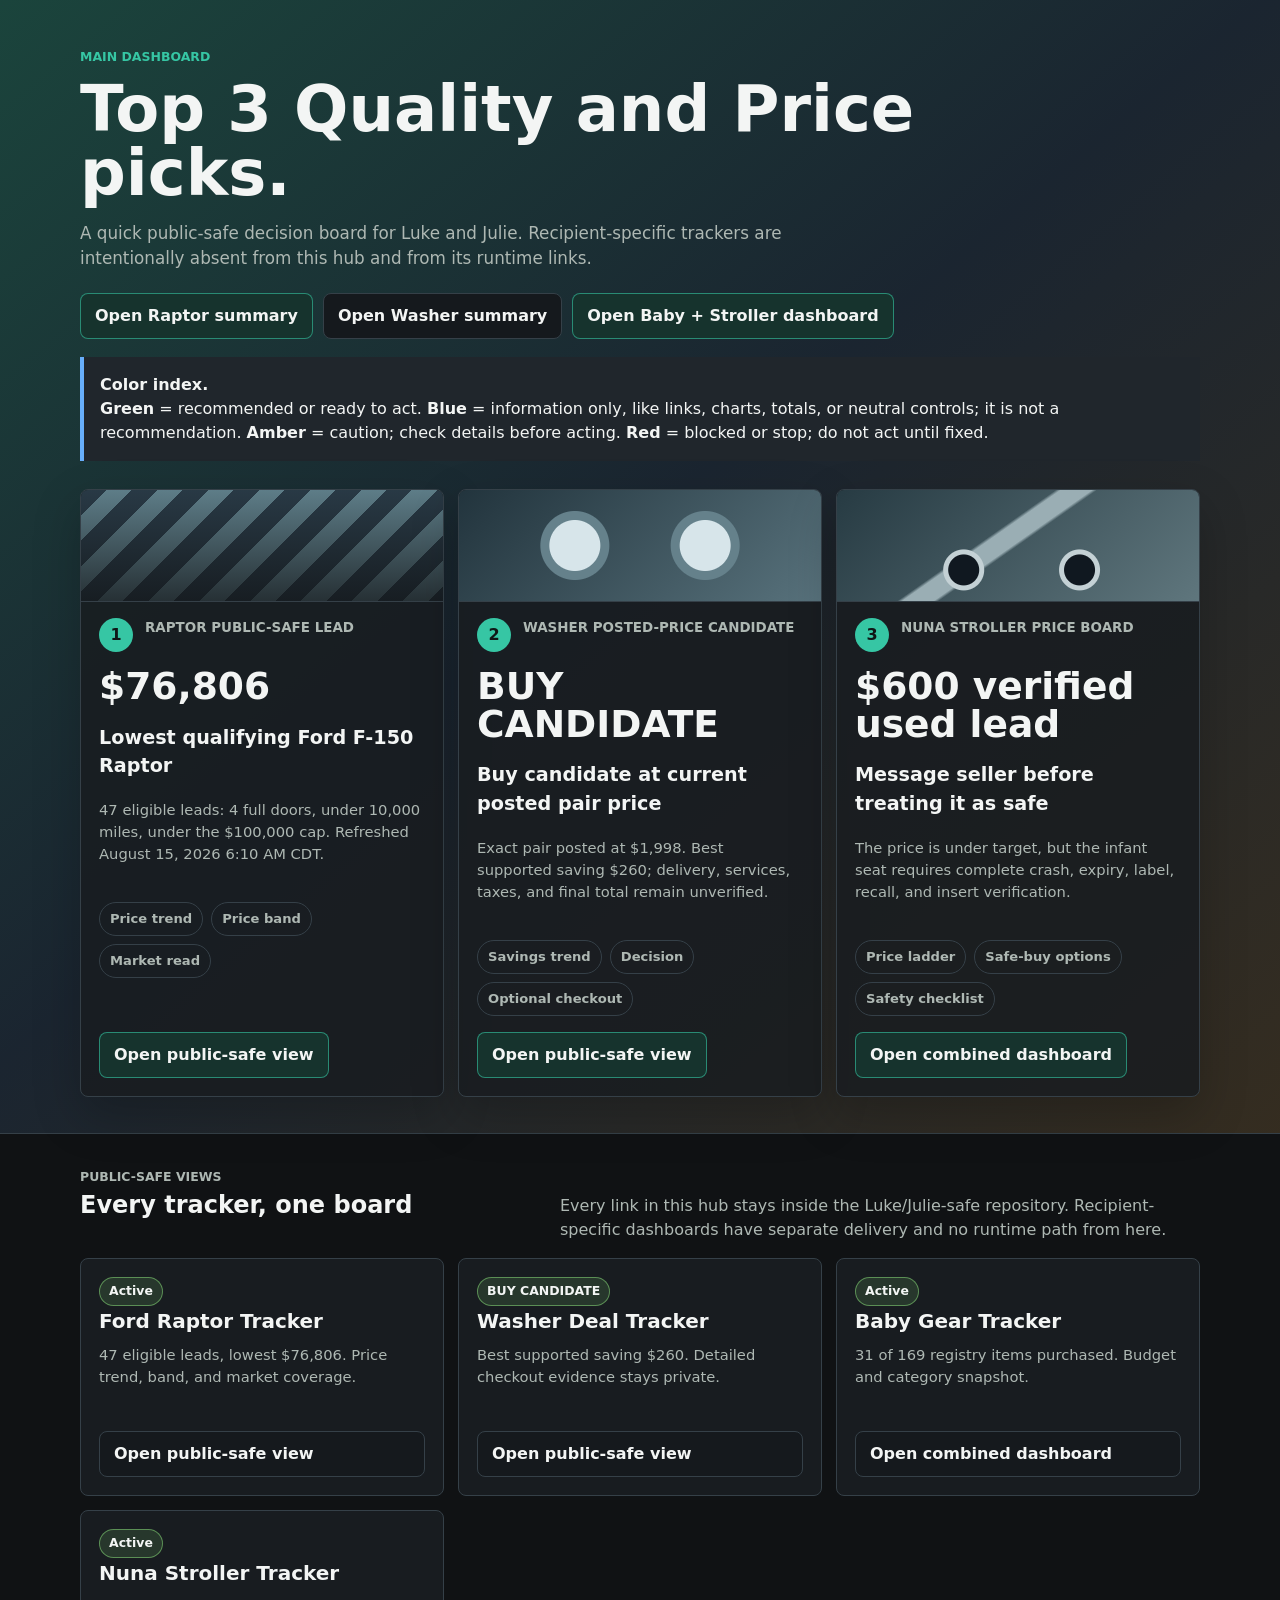
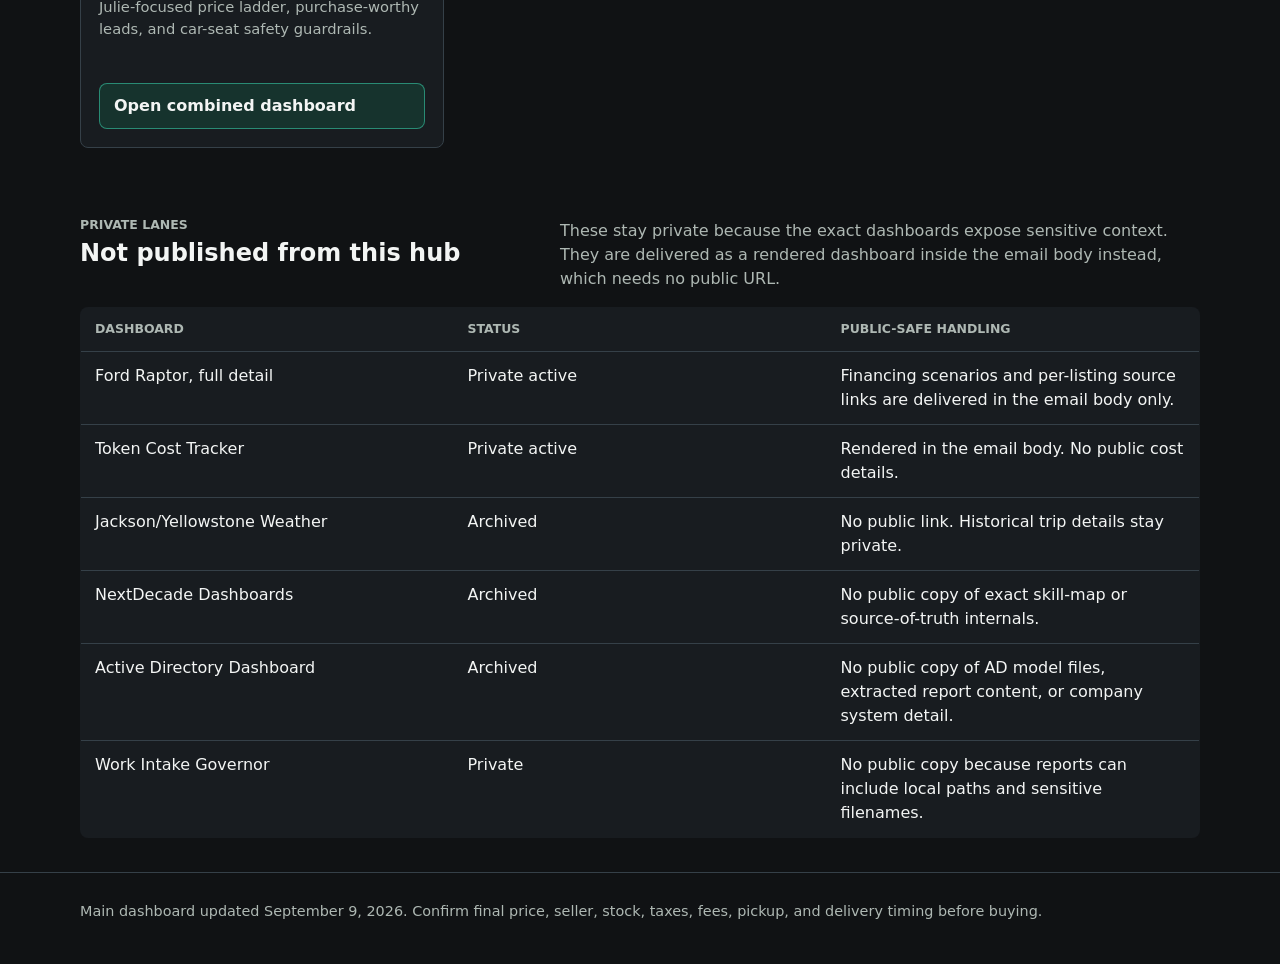
==== index.html @ 4c5d2fd1 "Auto-sync 2026-09-09 04:28 — batch 1, 1 file(s)" ====
<!doctype html>
<html lang="en">
<head>
  <meta charset="utf-8">
  <meta name="viewport" content="width=device-width, initial-scale=1">
  <title>Main Deal Dashboard</title>
  <link rel="stylesheet" href="styles.css">
</head>
<body>
  <header class="hero">
    <div class="wrap">
      <p class="eyebrow">Main dashboard</p>
      <h1>Top 3 Quality and Price picks.</h1>
      <p class="lead">A quick public-safe decision board for Luke and Julie. Recipient-specific trackers are intentionally absent from this hub and from its runtime links.</p>
      <div class="top-actions">
        <a class="button primary" href="dashboards/ford.html">Open Raptor summary</a>
        <a class="button" href="dashboards/washer.html">Open Washer summary</a>
        <a class="button primary" href="dashboards/baby-stroller.html">Open Baby + Stroller dashboard</a>
      </div>
      <div class="callout color-index">
        <strong>Color index.</strong>
        <p><strong>Green</strong> = recommended or ready to act. <strong>Blue</strong> = information only, like links, charts, totals, or neutral controls; it is not a recommendation. <strong>Amber</strong> = caution; check details before acting. <strong>Red</strong> = blocked or stop; do not act until fixed.</p>
      </div>
      <div class="top-picks">
        <article class="pick-card raptor-card">
          <div class="pick-media" aria-hidden="true"></div>
          <div>
            <div class="pick-top">
              <span class="pick-rank">1</span>
              <span class="pick-label">Raptor public-safe lead</span>
            </div>
            <strong class="pick-value">$76,806</strong>
            <h2>Lowest qualifying Ford F-150 Raptor</h2>
            <p class="meta">47 eligible leads: 4 full doors, under 10,000 miles, under the $100,000 cap. Refreshed August 15, 2026 6:10 AM CDT.</p>
            <div class="sub-links">
              <a href="dashboards/ford.html">Price trend</a>
              <a href="dashboards/ford.html">Price band</a>
              <a href="dashboards/ford.html">Market read</a>
            </div>
          </div>
          <a class="button primary" href="dashboards/ford.html">Open public-safe view</a>
        </article>
        <article class="pick-card washer-card">
          <div class="pick-media" aria-hidden="true"></div>
          <div>
            <div class="pick-top">
              <span class="pick-rank">2</span>
              <span class="pick-label">Washer posted-price candidate</span>
            </div>
            <strong class="pick-value">BUY CANDIDATE</strong>
            <h2>Buy candidate at current posted pair price</h2>
            <p class="meta">Exact pair posted at $1,998. Best supported saving $260; delivery, services, taxes, and final total remain unverified.</p>
            <div class="sub-links">
              <a href="dashboards/washer.html">Savings trend</a>
              <a href="dashboards/washer.html">Decision</a>
              <a href="dashboards/washer.html">Optional checkout</a>
            </div>
          </div>
          <a class="button primary" href="dashboards/washer.html">Open public-safe view</a>
        </article>
        <article class="pick-card stroller-card">
          <div class="pick-media" aria-hidden="true"></div>
          <div>
            <div class="pick-top">
              <span class="pick-rank">3</span>
              <span class="pick-label">Nuna stroller price board</span>
            </div>
            <strong class="pick-value">$600 verified used lead</strong>
            <h2>Message seller before treating it as safe</h2>
            <p class="meta">The price is under target, but the infant seat requires complete crash, expiry, label, recall, and insert verification.</p>
            <div class="sub-links">
              <a href="dashboards/baby-stroller.html#stroller-panel">Price ladder</a>
              <a href="dashboards/baby-stroller.html">Safe-buy options</a>
              <a href="dashboards/baby-stroller.html">Safety checklist</a>
            </div>
          </div>
          <a class="button primary" href="dashboards/baby-stroller.html">Open combined dashboard</a>
        </article>
      </div>
    </div>
  </header>

  <main>
    <section class="section">
      <div class="wrap">
        <div class="section-head">
          <div>
            <p class="eyebrow">Public-safe views</p>
            <h2>Every tracker, one board</h2>
          </div>
          <p>Every link in this hub stays inside the Luke/Julie-safe repository. Recipient-specific dashboards have separate delivery and no runtime path from here.</p>
        </div>
        <div class="grid">
          <article class="card">
            <span class="status live">Active</span>
            <div>
              <h3>Ford Raptor Tracker</h3>
              <p class="meta">47 eligible leads, lowest $76,806. Price trend, band, and market coverage.</p>
            </div>
            <a class="button" href="dashboards/ford.html">Open public-safe view</a>
          </article>
          <article class="card">
            <span class="status live">BUY CANDIDATE</span>
            <div>
              <h3>Washer Deal Tracker</h3>
              <p class="meta">Best supported saving $260. Detailed checkout evidence stays private.</p>
            </div>
            <a class="button" href="dashboards/washer.html">Open public-safe view</a>
          </article>
          <article class="card">
            <span class="status live">Active</span>
            <div>
              <h3>Baby Gear Tracker</h3>
              <p class="meta">31 of 169 registry items purchased. Budget and category snapshot.</p>
            </div>
            <a class="button" href="dashboards/baby-stroller.html">Open combined dashboard</a>
          </article>
          <article class="card">
            <span class="status live">Active</span>
            <div>
              <h3>Nuna Stroller Tracker</h3>
              <p class="meta">Julie-focused price ladder, purchase-worthy leads, and car-seat safety guardrails.</p>
            </div>
            <a class="button primary" href="dashboards/baby-stroller.html">Open combined dashboard</a>
          </article>
        </div>
      </div>
    </section>

    <section class="section">
      <div class="wrap">
        <div class="section-head">
          <div>
            <p class="eyebrow">Private lanes</p>
            <h2>Not published from this hub</h2>
          </div>
          <p>These stay private because the exact dashboards expose sensitive context. They are delivered as a rendered dashboard inside the email body instead, which needs no public URL.</p>
        </div>
        <table class="table panel">
          <thead>
            <tr><th>Dashboard</th><th>Status</th><th>Public-safe handling</th></tr>
          </thead>
          <tbody>
            <tr><td>Ford Raptor, full detail</td><td>Private active</td><td>Financing scenarios and per-listing source links are delivered in the email body only.</td></tr>
            <tr><td>Token Cost Tracker</td><td>Private active</td><td>Rendered in the email body. No public cost details.</td></tr>
            <tr><td>Jackson/Yellowstone Weather</td><td>Archived</td><td>No public link. Historical trip details stay private.</td></tr>
            <tr><td>NextDecade Dashboards</td><td>Archived</td><td>No public copy of exact skill-map or source-of-truth internals.</td></tr>
            <tr><td>Active Directory Dashboard</td><td>Archived</td><td>No public copy of AD model files, extracted report content, or company system detail.</td></tr>
            <tr><td>Work Intake Governor</td><td>Private</td><td>No public copy because reports can include local paths and sensitive filenames.</td></tr>
          </tbody>
        </table>
      </div>
    </section>
  </main>

  <footer class="footer">
    <div class="wrap">Main dashboard updated September 9, 2026. Confirm final price, seller, stock, taxes, fees, pickup, and delivery timing before buying.</div>
  </footer>
</body>
</html>
---- styles.css ----
:root {
  color-scheme: dark;
  --bg: #101214;
  --panel: #181c20;
  --panel-2: #20262c;
  --text: #f3f5f4;
  --muted: #aeb8b3;
  --line: #354048;
  --teal: #36c6a4;
  --blue: #67aefb;
  --amber: #f4b860;
  --red: #ef6f6c;
  --green: #86d977;
}

* {
  box-sizing: border-box;
}

body {
  margin: 0;
  background: var(--bg);
  color: var(--text);
  font-family: Inter, ui-sans-serif, system-ui, -apple-system, BlinkMacSystemFont, "Segoe UI", sans-serif;
  line-height: 1.5;
  overflow-x: hidden;
}

a {
  color: inherit;
}

.wrap {
  width: min(1120px, calc(100% - 32px));
  margin: 0 auto;
}

.hero {
  min-height: 68vh;
  display: grid;
  align-items: center;
  padding: 48px 0 36px;
  background:
    linear-gradient(140deg, rgba(54, 198, 164, 0.28), rgba(103, 174, 251, 0.12) 48%, rgba(244, 184, 96, 0.16)),
    linear-gradient(180deg, rgba(16, 18, 20, 0.1), var(--bg));
  border-bottom: 1px solid var(--line);
}

.eyebrow {
  margin: 0 0 10px;
  color: var(--teal);
  font-size: 0.78rem;
  font-weight: 700;
  letter-spacing: 0;
  text-transform: uppercase;
}

h1,
h2,
h3,
p {
  margin-top: 0;
}

h1 {
  max-width: 880px;
  margin-bottom: 16px;
  font-size: clamp(2rem, 5.5vw, 4rem);
  line-height: 1;
  letter-spacing: 0;
  overflow-wrap: anywhere;
}

.lead {
  max-width: 760px;
  color: var(--muted);
  font-size: 1.05rem;
}

.top-actions {
  display: flex;
  flex-wrap: wrap;
  gap: 10px;
  margin-top: 22px;
}

.top-picks {
  display: grid;
  grid-template-columns: repeat(3, minmax(0, 1fr));
  gap: 14px;
  margin-top: 28px;
}

.pick-card {
  display: flex;
  flex-direction: column;
  gap: 16px;
  min-height: 392px;
  padding: 0;
  border: 1px solid var(--line);
  border-radius: 8px;
  background: rgba(24, 28, 32, 0.84);
  box-shadow: 0 18px 48px rgba(0, 0, 0, 0.22);
  overflow: hidden;
}

.pick-card > div:not(.pick-media) {
  display: grid;
  gap: 10px;
  padding: 0 18px;
}

.pick-media {
  min-height: 112px;
  background: var(--pick-image);
  border-bottom: 1px solid var(--line);
}

.raptor-card {
  --pick-image:
    linear-gradient(180deg, rgba(16, 18, 20, 0.02), rgba(16, 18, 20, 0.72)),
    repeating-linear-gradient(135deg, #293a46 0 18px, #5f7f8a 18px 36px);
}

.washer-card {
  --pick-image:
    radial-gradient(circle at 32% 50%, #d7e5ea 0 25px, #65818b 26px 34px, transparent 35px),
    radial-gradient(circle at 68% 50%, #d7e5ea 0 25px, #65818b 26px 34px, transparent 35px),
    linear-gradient(135deg, #22343d, #58727c);
}

.stroller-card {
  --pick-image:
    radial-gradient(circle at 35% 72%, #101820 0 15px, #c4d1d5 16px 20px, transparent 21px),
    radial-gradient(circle at 67% 72%, #101820 0 15px, #c4d1d5 16px 20px, transparent 21px),
    linear-gradient(145deg, transparent 42%, #9aaeb4 43% 49%, transparent 50%),
    linear-gradient(135deg, #273b43, #5f767d);
}

.pick-top {
  display: flex;
  justify-content: flex-start;
  gap: 12px;
  align-items: flex-start;
}

.pick-rank {
  display: inline-flex;
  align-items: center;
  justify-content: center;
  width: 34px;
  height: 34px;
  border-radius: 999px;
  background: var(--teal);
  color: #0f1717;
  font-weight: 900;
}

.pick-label {
  color: var(--muted);
  font-size: 0.84rem;
  font-weight: 800;
  text-transform: uppercase;
  overflow-wrap: anywhere;
}

.pick-card h2 {
  margin-bottom: 8px;
  font-size: 1.2rem;
}

.pick-value {
  display: block;
  margin: 6px 0 8px;
  color: var(--text);
  font-size: clamp(1.8rem, 3.4vw, 2.35rem);
  font-weight: 900;
  line-height: 1;
  overflow-wrap: anywhere;
}

.sub-links {
  display: flex;
  flex-wrap: wrap;
  gap: 8px;
  margin-top: 12px;
}

.sub-links a {
  min-height: 34px;
  display: inline-flex;
  align-items: center;
  padding: 6px 10px;
  border: 1px solid var(--line);
  border-radius: 999px;
  color: var(--muted);
  font-size: 0.82rem;
  font-weight: 800;
  text-decoration: none;
  white-space: nowrap;
}

.pick-card .button {
  width: fit-content;
  margin: auto 18px 18px;
}

.button {
  min-height: 42px;
  display: inline-flex;
  align-items: center;
  gap: 8px;
  padding: 10px 14px;
  border: 1px solid var(--line);
  border-radius: 8px;
  background: #15191d;
  color: var(--text);
  font-weight: 700;
  text-decoration: none;
  white-space: nowrap;
}

.button.primary {
  border-color: rgba(54, 198, 164, 0.6);
  background: #16332d;
}

.section {
  padding: 34px 0;
}

.section-head {
  display: flex;
  align-items: end;
  justify-content: space-between;
  gap: 18px;
  margin-bottom: 16px;
}

.section-head p {
  max-width: 640px;
  margin-bottom: 0;
  color: var(--muted);
}

.grid {
  display: grid;
  grid-template-columns: repeat(3, minmax(0, 1fr));
  gap: 14px;
}

.grid.two {
  grid-template-columns: repeat(2, minmax(0, 1fr));
}

.card,
.panel {
  border: 1px solid var(--line);
  border-radius: 8px;
  background: var(--panel);
  overflow: hidden;
}

.card {
  min-height: 238px;
  display: grid;
  grid-template-rows: auto 1fr auto;
  padding: 18px;
}

.card h3 {
  margin-bottom: 8px;
  font-size: 1.25rem;
}

.status {
  display: inline-flex;
  align-items: center;
  width: fit-content;
  min-height: 28px;
  padding: 4px 9px;
  border: 1px solid var(--line);
  border-radius: 999px;
  color: var(--text);
  font-size: 0.78rem;
  font-weight: 800;
}

.status.live {
  border-color: rgba(134, 217, 119, 0.55);
  background: rgba(134, 217, 119, 0.14);
}

.status.hold {
  border-color: rgba(244, 184, 96, 0.6);
  background: rgba(244, 184, 96, 0.14);
}

.status.private {
  border-color: rgba(239, 111, 108, 0.55);
  background: rgba(239, 111, 108, 0.12);
}

.meta {
  color: var(--muted);
  font-size: 0.92rem;
}

.metric-row {
  display: grid;
  grid-template-columns: repeat(4, minmax(0, 1fr));
  gap: 12px;
}

.metric {
  padding: 16px;
  border: 1px solid var(--line);
  border-radius: 8px;
  background: var(--panel);
}

.metric strong {
  display: block;
  margin-top: 6px;
  font-size: clamp(1.45rem, 4vw, 2.4rem);
  line-height: 1;
}

.chart {
  display: grid;
  gap: 12px;
  padding: 18px;
}

.bar-row {
  display: grid;
  grid-template-columns: minmax(110px, 170px) 1fr minmax(72px, auto);
  gap: 10px;
  align-items: center;
}

.bar-label,
.bar-value {
  color: var(--muted);
  font-size: 0.92rem;
}

.bar-track {
  height: 12px;
  border-radius: 999px;
  background: #2a3137;
  overflow: hidden;
}

.bar-fill {
  height: 100%;
  border-radius: inherit;
  background: var(--teal);
}

.bar-fill.blue {
  background: var(--blue);
}

.bar-fill.amber {
  background: var(--amber);
}

.bar-fill.red {
  background: var(--red);
}

.table {
  width: 100%;
  max-width: 100%;
  border-collapse: collapse;
  table-layout: fixed;
}

.table th,
.table td {
  padding: 12px 14px;
  border-bottom: 1px solid var(--line);
  text-align: left;
  vertical-align: top;
  overflow-wrap: anywhere;
}

.table th {
  color: var(--muted);
  font-size: 0.78rem;
  text-transform: uppercase;
  letter-spacing: 0;
}

.callout {
  padding: 16px;
  border-left: 4px solid var(--amber);
  background: var(--panel-2);
}

.color-index {
  margin-top: 18px;
  border-left-color: var(--blue);
}

.color-index p {
  margin-bottom: 0;
}

.footer {
  padding: 28px 0 42px;
  color: var(--muted);
  border-top: 1px solid var(--line);
  font-size: 0.9rem;
}

@media (max-width: 780px) {
  .wrap {
    width: min(100% - 28px, 1120px);
  }

  .hero {
    min-height: auto;
    padding: 42px 0 28px;
  }

  h1 {
    font-size: clamp(2rem, 11vw, 3rem);
    line-height: 1.05;
  }

  .lead {
    max-width: 100%;
    font-size: 1rem;
  }

  .top-actions {
    display: grid;
    grid-template-columns: 1fr;
  }

  .button,
  .pick-card .button {
    width: 100%;
    justify-content: center;
    white-space: normal;
    text-align: center;
  }

  .grid,
  .grid.two,
  .metric-row,
  .top-picks {
    grid-template-columns: 1fr;
  }

  .pick-card {
    min-height: 0;
  }

  .pick-card > div:not(.pick-media) {
    padding: 0 16px;
  }

  .pick-card .button {
    margin: 8px 16px 16px;
    width: calc(100% - 32px);
  }

  .pick-media {
    min-height: 96px;
  }

  .pick-top {
    align-items: center;
  }

  .sub-links a {
    flex: 1 1 auto;
    justify-content: center;
    white-space: normal;
    text-align: center;
  }

  .bar-row {
    grid-template-columns: 1fr;
  }

  .section-head {
    display: block;
  }
}
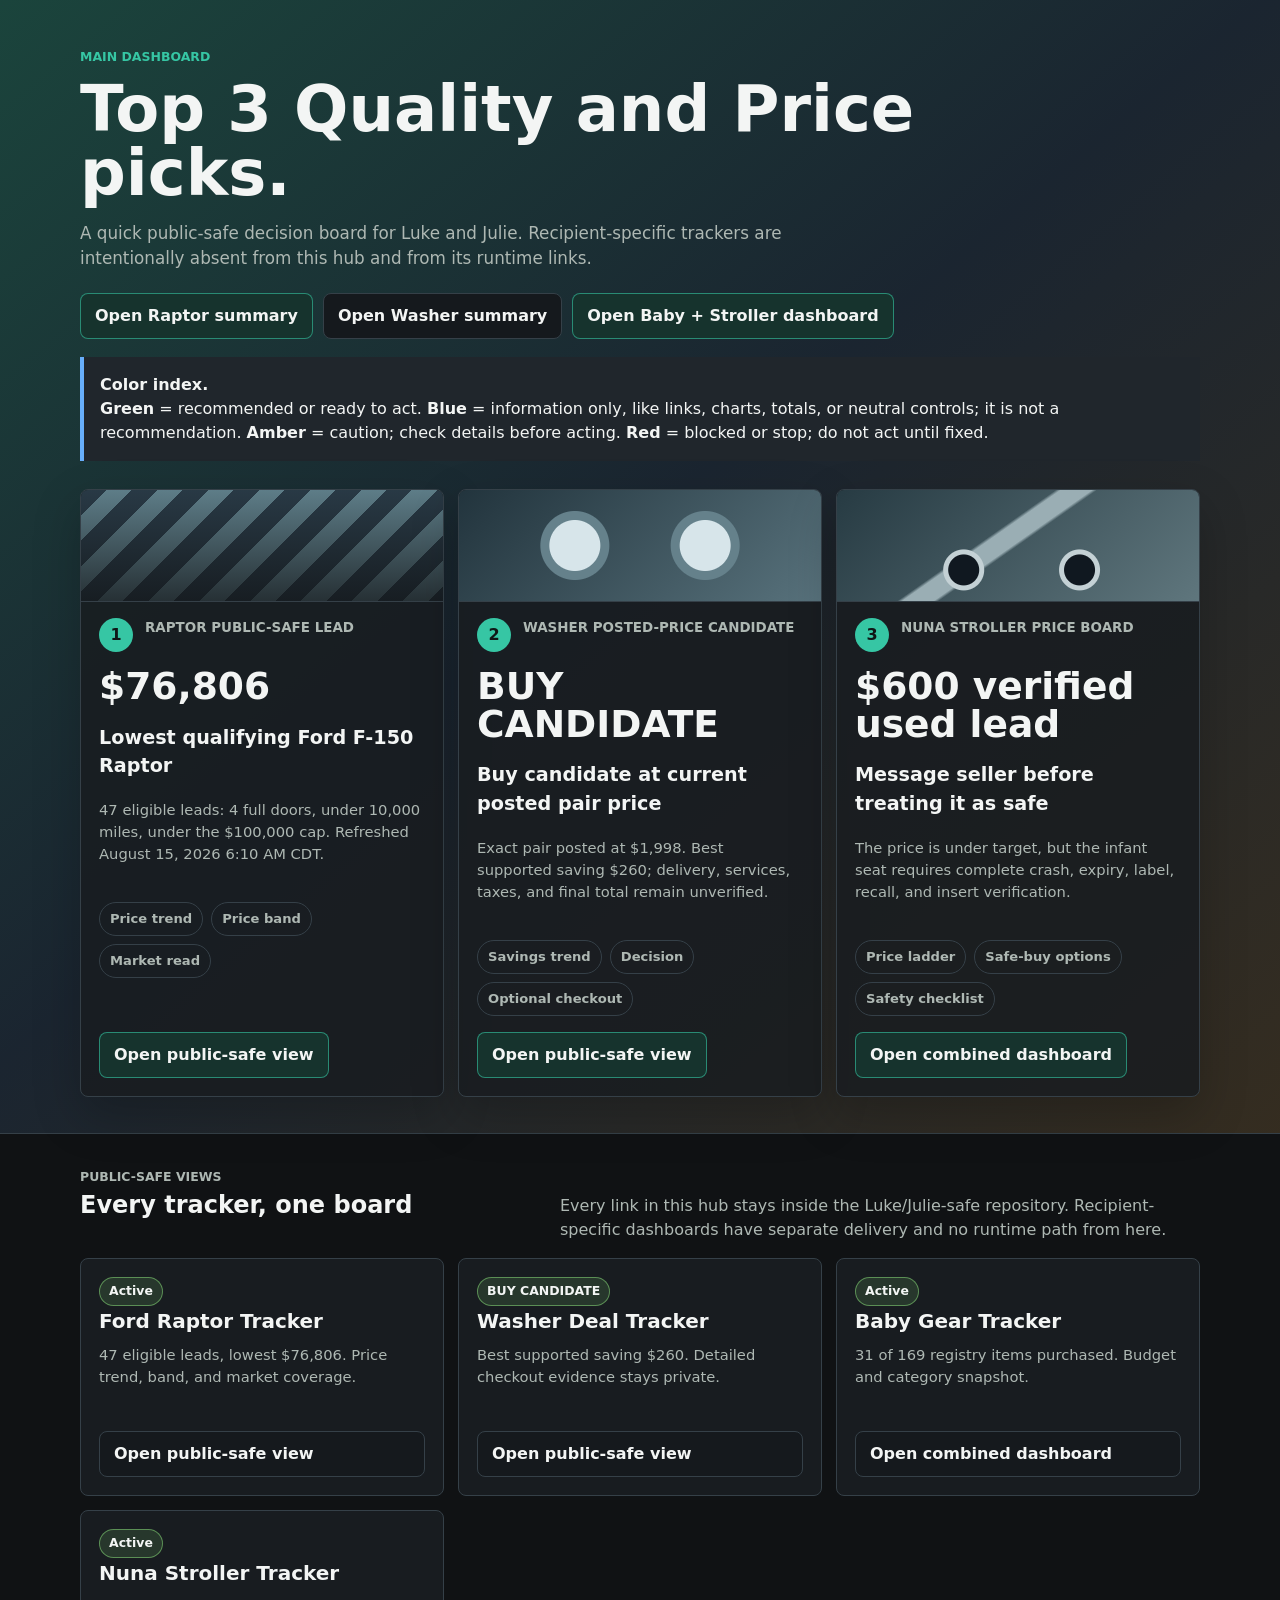
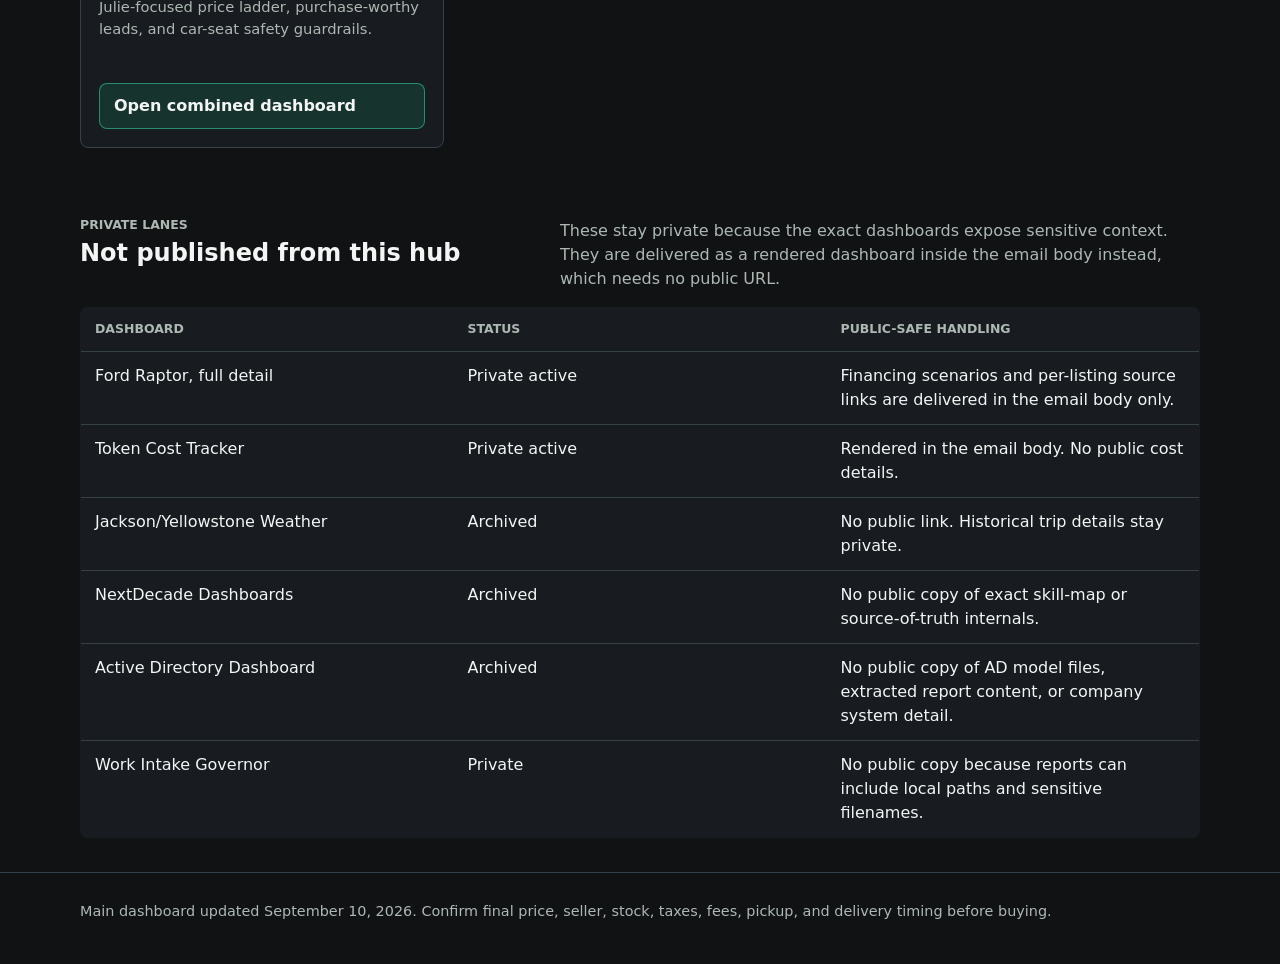
==== commit f39dae1f: "Auto-sync 2026-09-10 04:53 — batch 1, 1 file(s)" ====
--- a/index.html
+++ b/index.html
@@ -154,7 +154,7 @@
   </main>
 
   <footer class="footer">
-    <div class="wrap">Main dashboard updated September 9, 2026. Confirm final price, seller, stock, taxes, fees, pickup, and delivery timing before buying.</div>
+    <div class="wrap">Main dashboard updated September 10, 2026. Confirm final price, seller, stock, taxes, fees, pickup, and delivery timing before buying.</div>
   </footer>
 </body>
 </html>
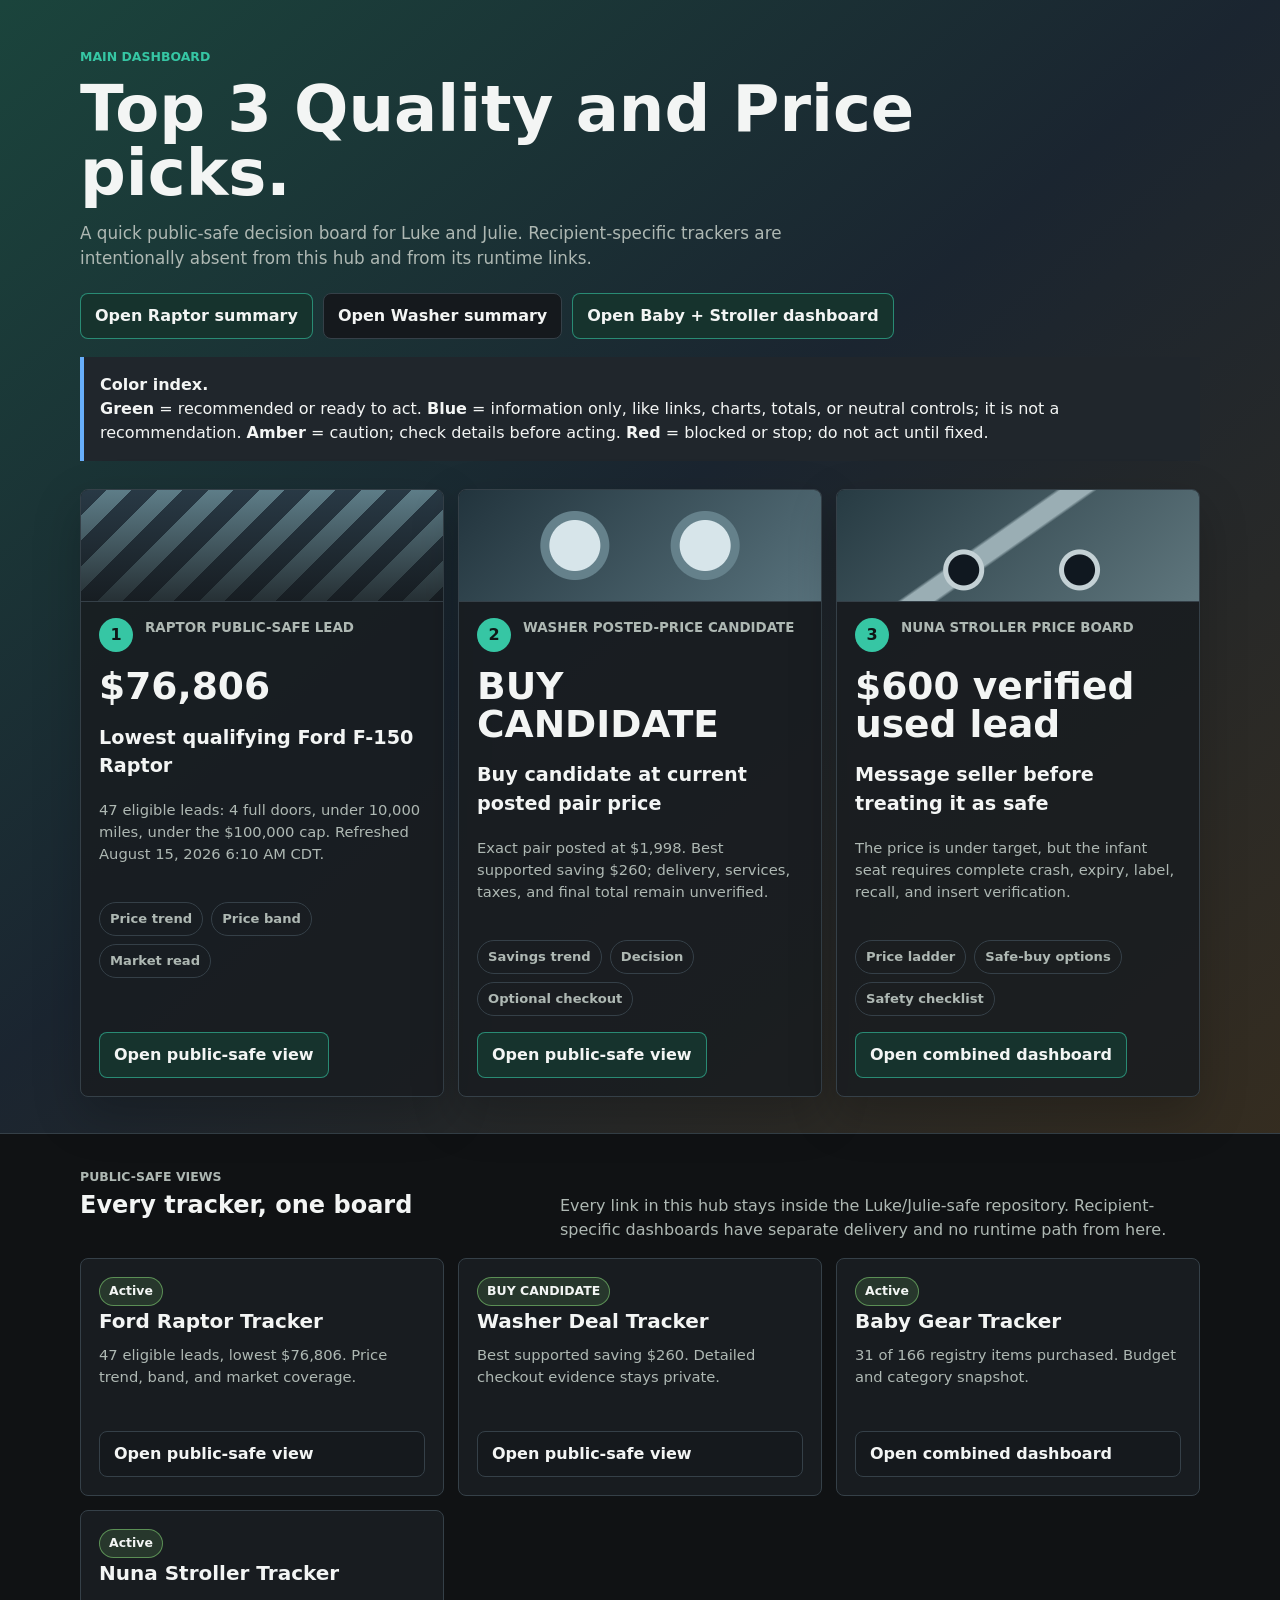
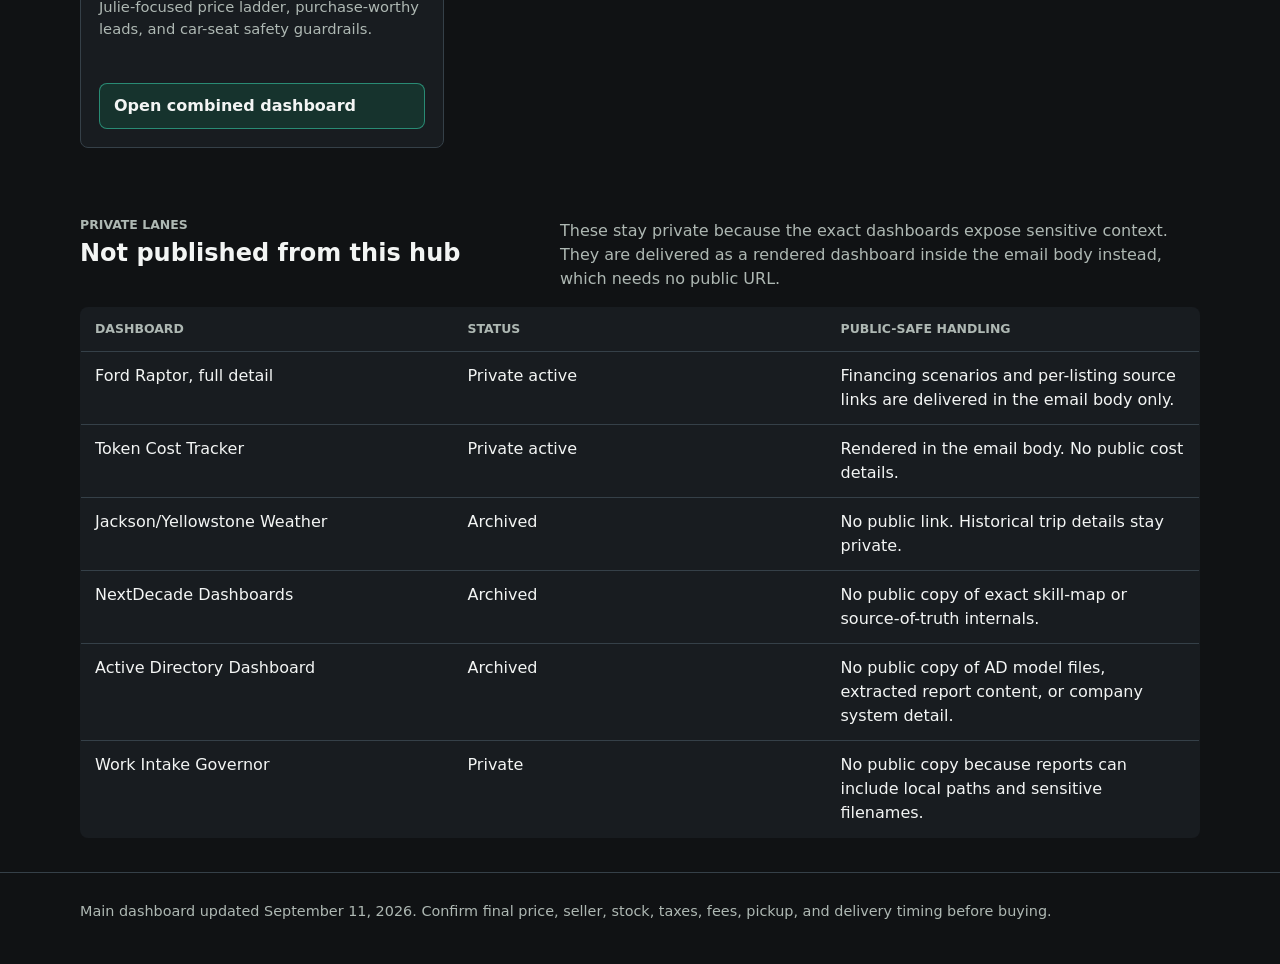
==== commit 841e638c: "Auto-sync 2026-09-11 04:21 — batch 1, 1 file(s)" ====
--- a/index.html
+++ b/index.html
@@ -111,7 +111,7 @@
             <span class="status live">Active</span>
             <div>
               <h3>Baby Gear Tracker</h3>
-              <p class="meta">31 of 169 registry items purchased. Budget and category snapshot.</p>
+              <p class="meta">31 of 166 registry items purchased. Budget and category snapshot.</p>
             </div>
             <a class="button" href="dashboards/baby-stroller.html">Open combined dashboard</a>
           </article>
@@ -154,7 +154,7 @@
   </main>
 
   <footer class="footer">
-    <div class="wrap">Main dashboard updated September 10, 2026. Confirm final price, seller, stock, taxes, fees, pickup, and delivery timing before buying.</div>
+    <div class="wrap">Main dashboard updated September 11, 2026. Confirm final price, seller, stock, taxes, fees, pickup, and delivery timing before buying.</div>
   </footer>
 </body>
 </html>
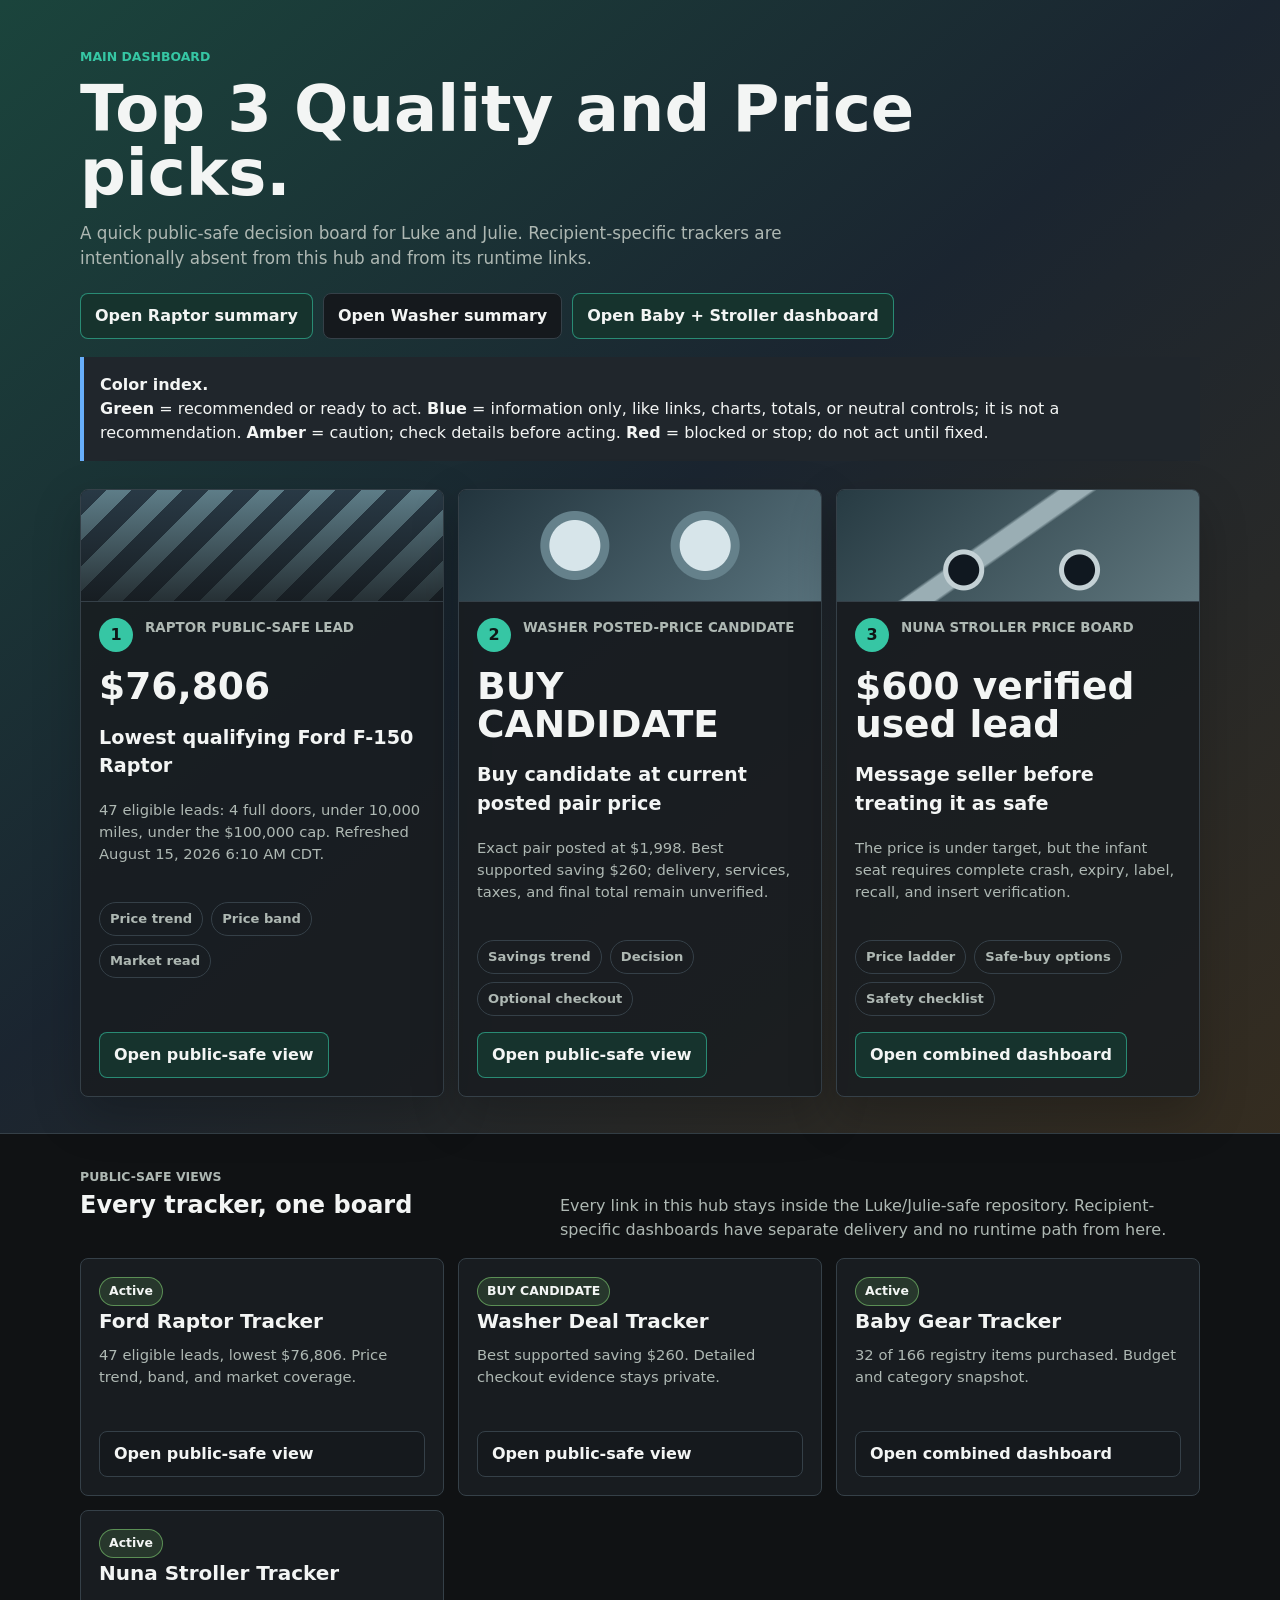
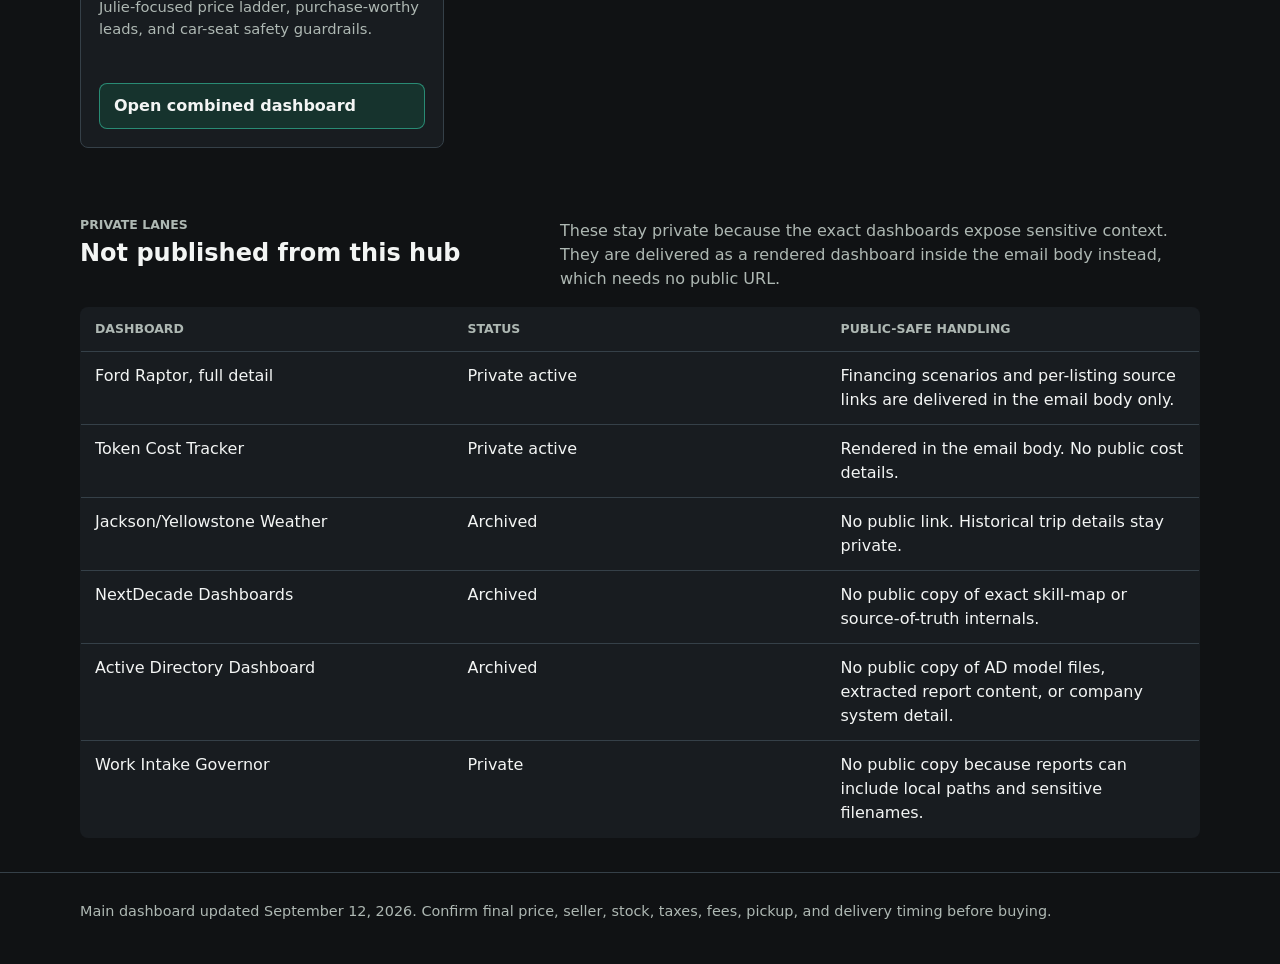
==== commit e9c9dfe3: "Auto-sync 2026-09-12 05:14 — batch 1, 1 file(s)" ====
--- a/index.html
+++ b/index.html
@@ -111,7 +111,7 @@
             <span class="status live">Active</span>
             <div>
               <h3>Baby Gear Tracker</h3>
-              <p class="meta">31 of 166 registry items purchased. Budget and category snapshot.</p>
+              <p class="meta">32 of 166 registry items purchased. Budget and category snapshot.</p>
             </div>
             <a class="button" href="dashboards/baby-stroller.html">Open combined dashboard</a>
           </article>
@@ -154,7 +154,7 @@
   </main>
 
   <footer class="footer">
-    <div class="wrap">Main dashboard updated September 11, 2026. Confirm final price, seller, stock, taxes, fees, pickup, and delivery timing before buying.</div>
+    <div class="wrap">Main dashboard updated September 12, 2026. Confirm final price, seller, stock, taxes, fees, pickup, and delivery timing before buying.</div>
   </footer>
 </body>
 </html>
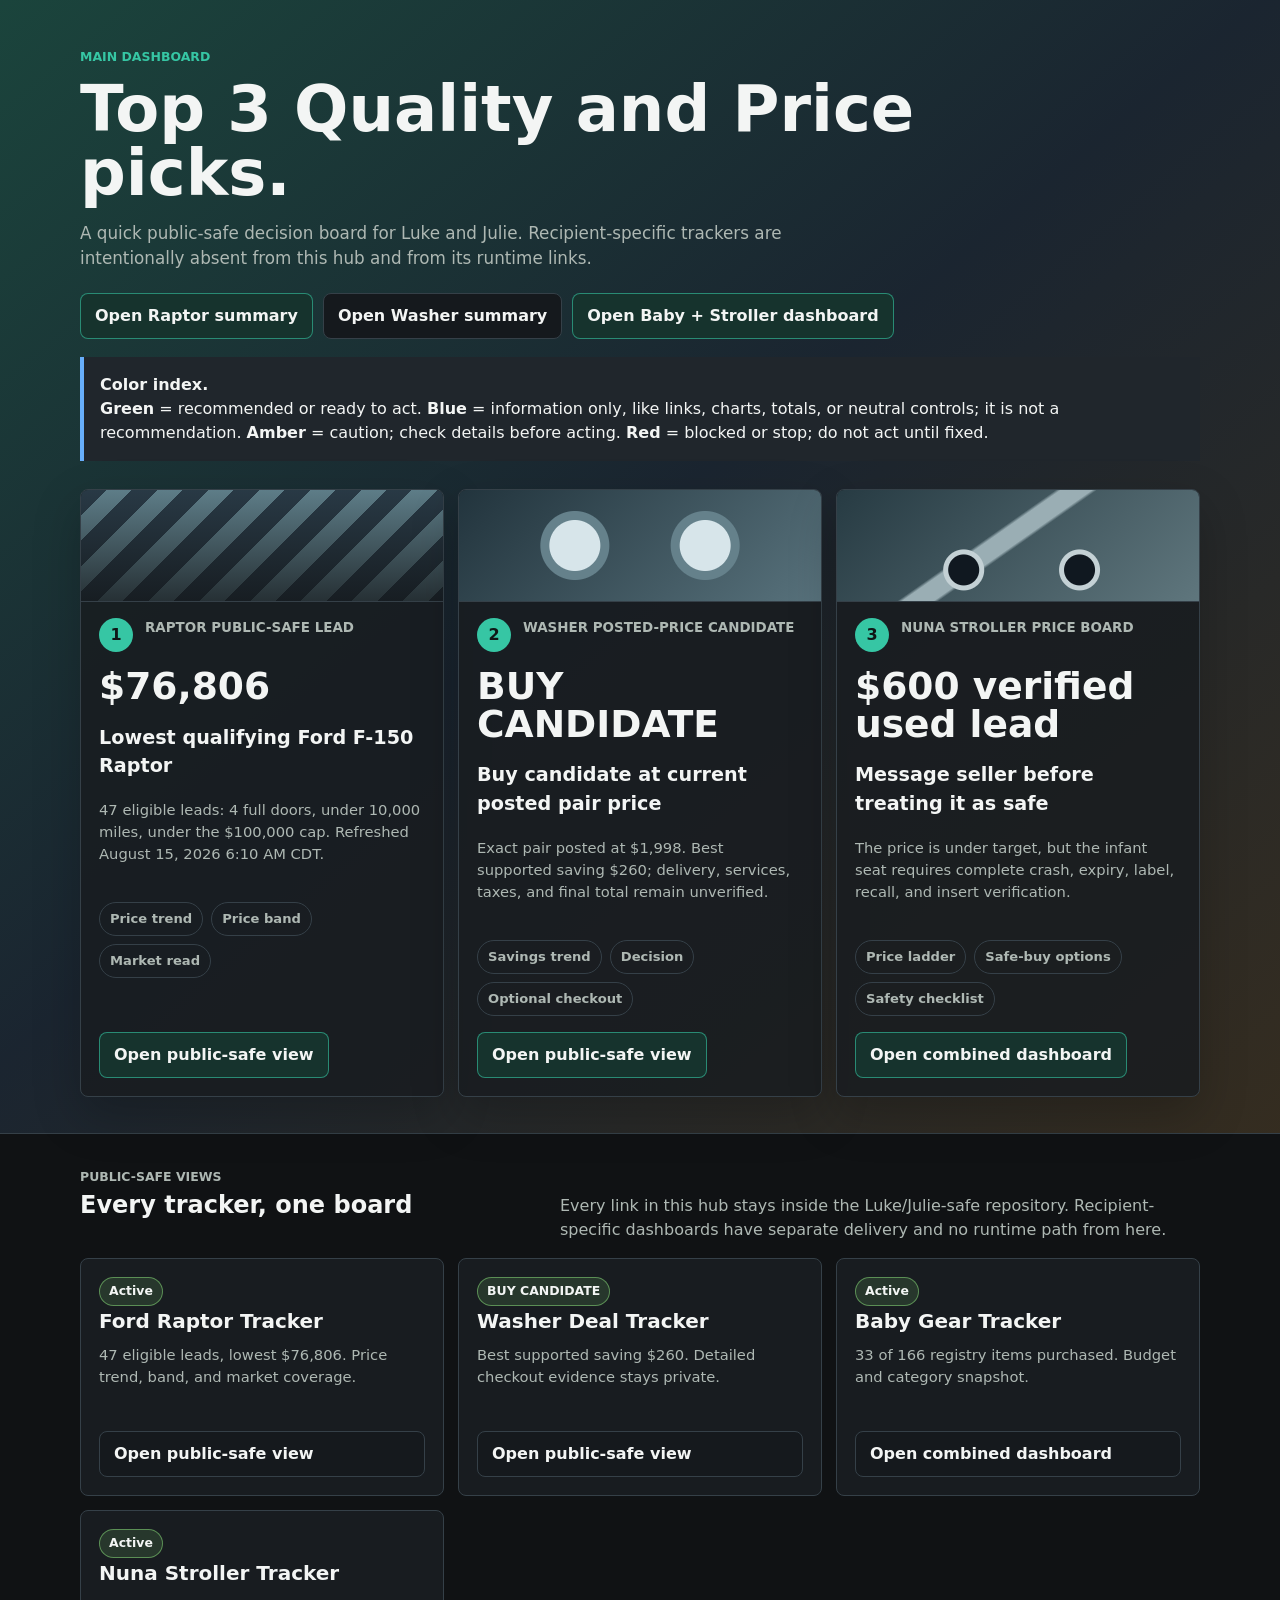
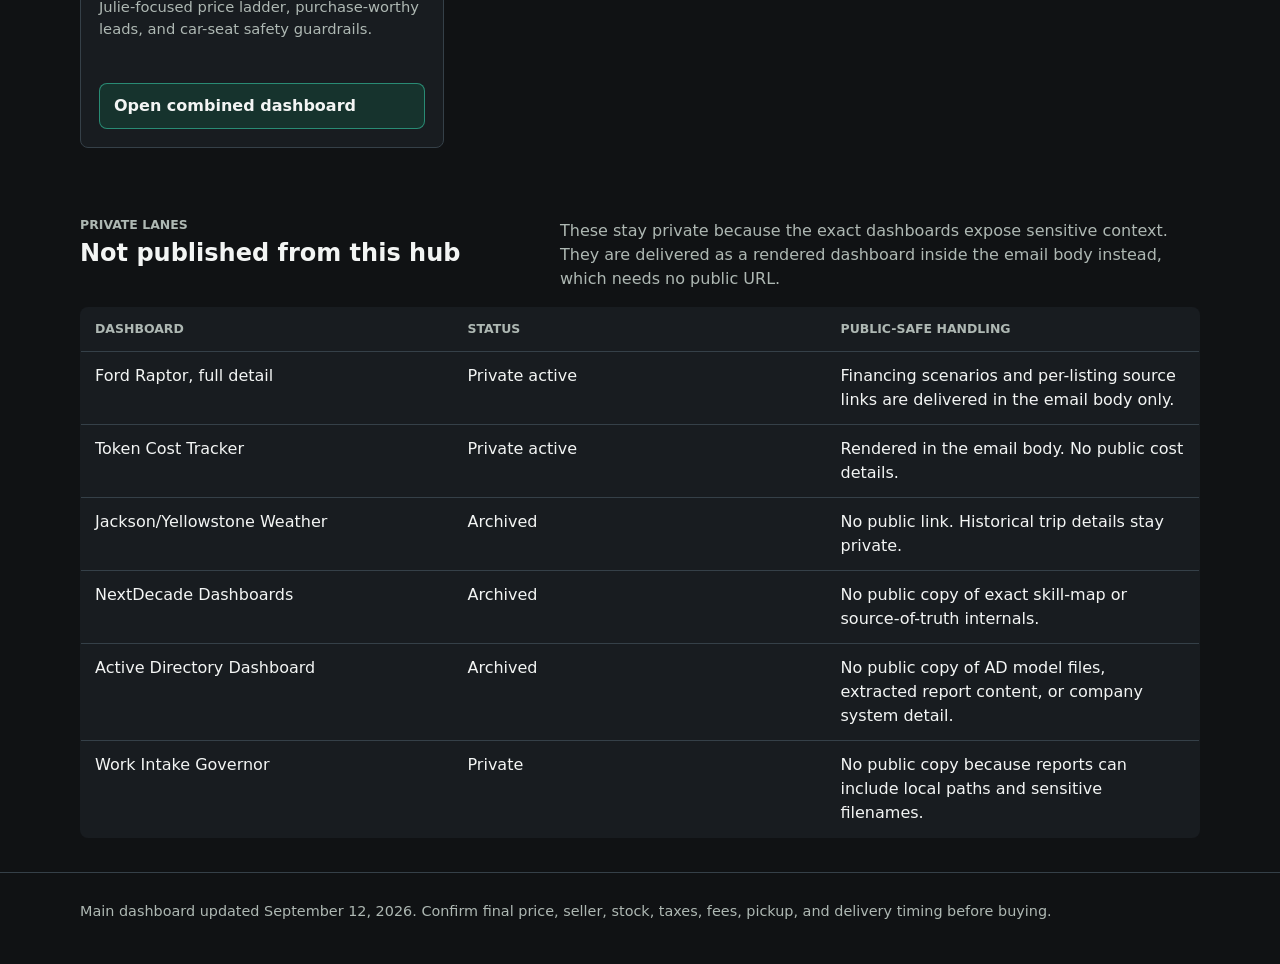
==== commit 40676088: "Publish September 12 stroller checks and current Baby hub count" ====
--- a/index.html
+++ b/index.html
@@ -111,7 +111,7 @@
             <span class="status live">Active</span>
             <div>
               <h3>Baby Gear Tracker</h3>
-              <p class="meta">32 of 166 registry items purchased. Budget and category snapshot.</p>
+              <p class="meta">33 of 166 registry items purchased. Budget and category snapshot.</p>
             </div>
             <a class="button" href="dashboards/baby-stroller.html">Open combined dashboard</a>
           </article>
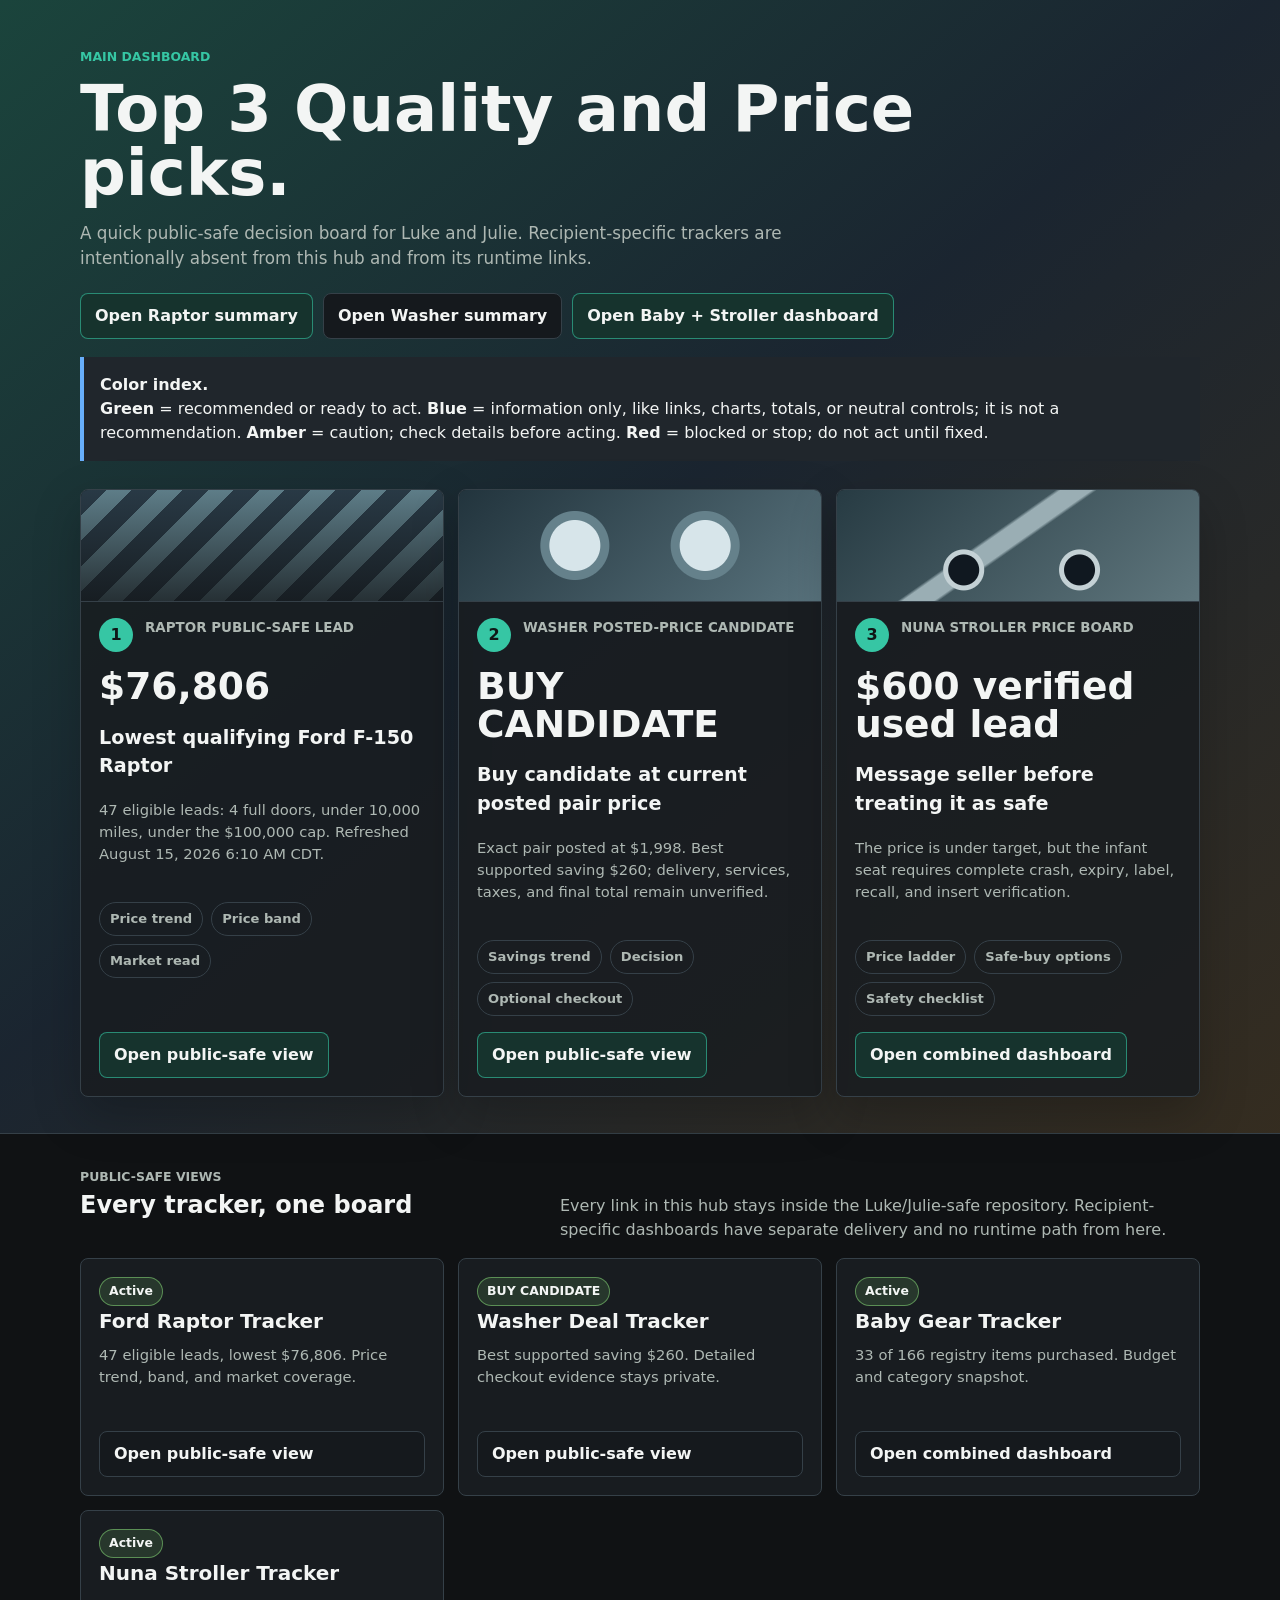
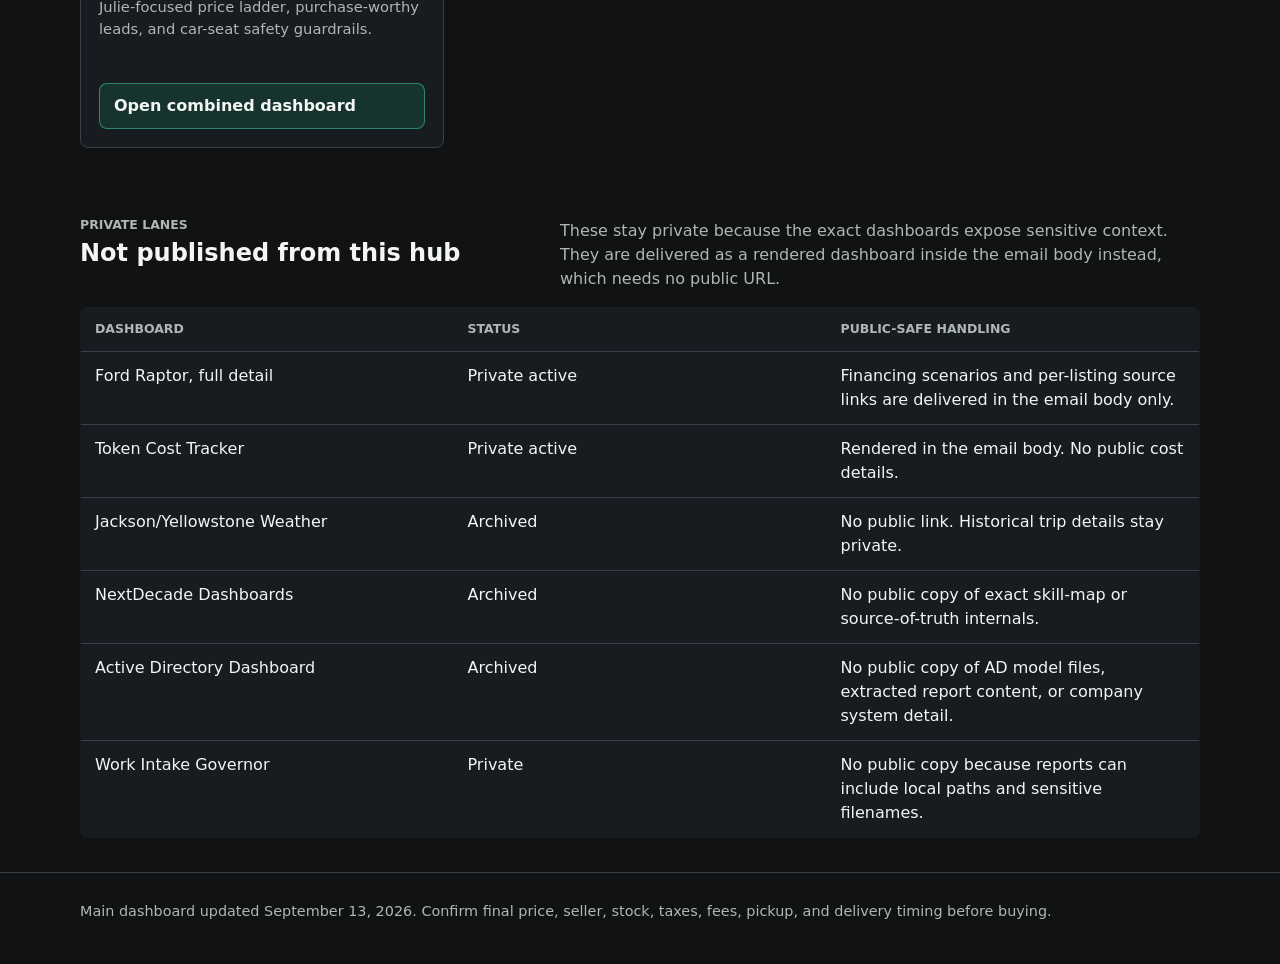
==== commit 39ecf17f: "Auto-sync 2026-09-13 04:33 — batch 1, 1 file(s)" ====
--- a/index.html
+++ b/index.html
@@ -154,7 +154,7 @@
   </main>
 
   <footer class="footer">
-    <div class="wrap">Main dashboard updated September 12, 2026. Confirm final price, seller, stock, taxes, fees, pickup, and delivery timing before buying.</div>
+    <div class="wrap">Main dashboard updated September 13, 2026. Confirm final price, seller, stock, taxes, fees, pickup, and delivery timing before buying.</div>
   </footer>
 </body>
 </html>
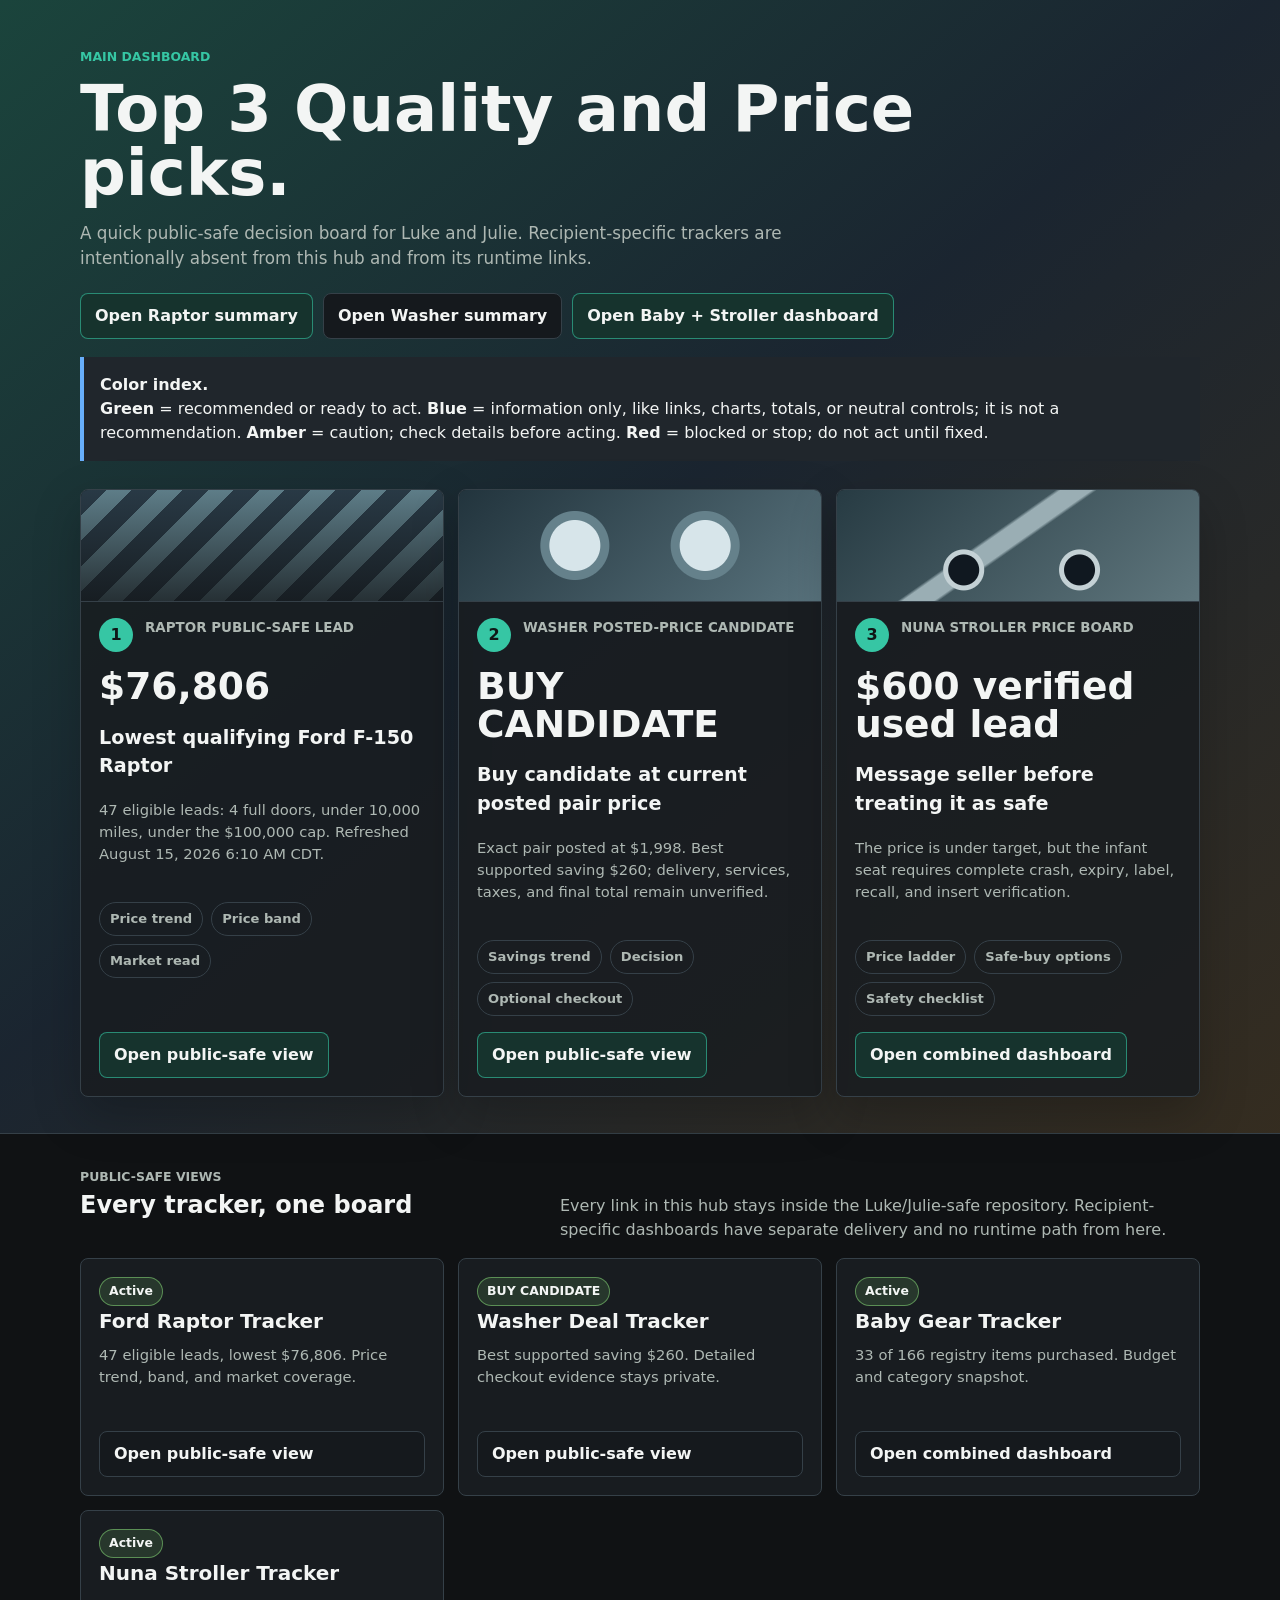
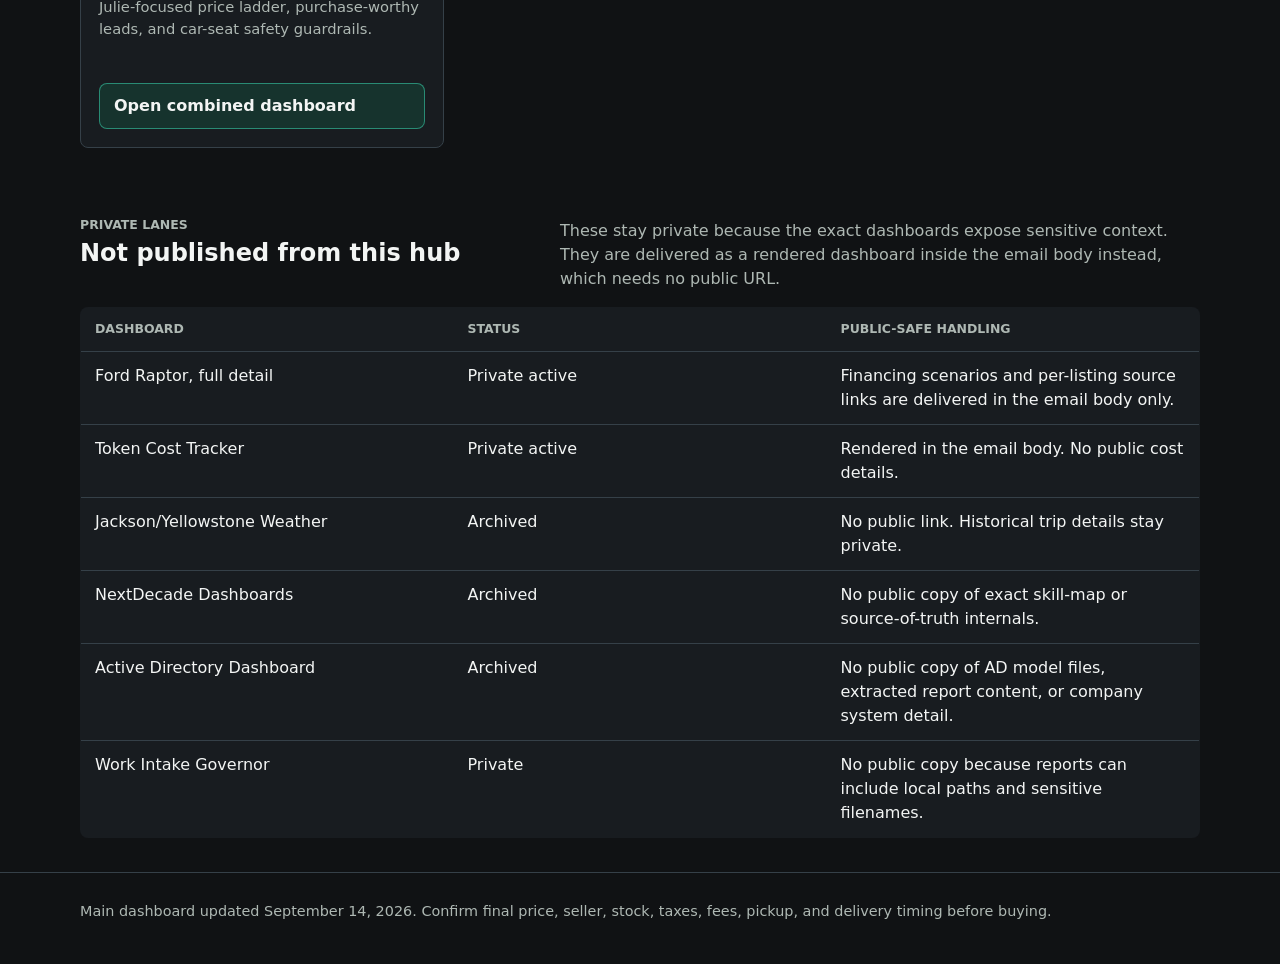
==== commit cf163f3b: "Auto-sync 2026-09-14 06:10 — batch 1, 1 file(s)" ====
--- a/index.html
+++ b/index.html
@@ -154,7 +154,7 @@
   </main>
 
   <footer class="footer">
-    <div class="wrap">Main dashboard updated September 13, 2026. Confirm final price, seller, stock, taxes, fees, pickup, and delivery timing before buying.</div>
+    <div class="wrap">Main dashboard updated September 14, 2026. Confirm final price, seller, stock, taxes, fees, pickup, and delivery timing before buying.</div>
   </footer>
 </body>
 </html>
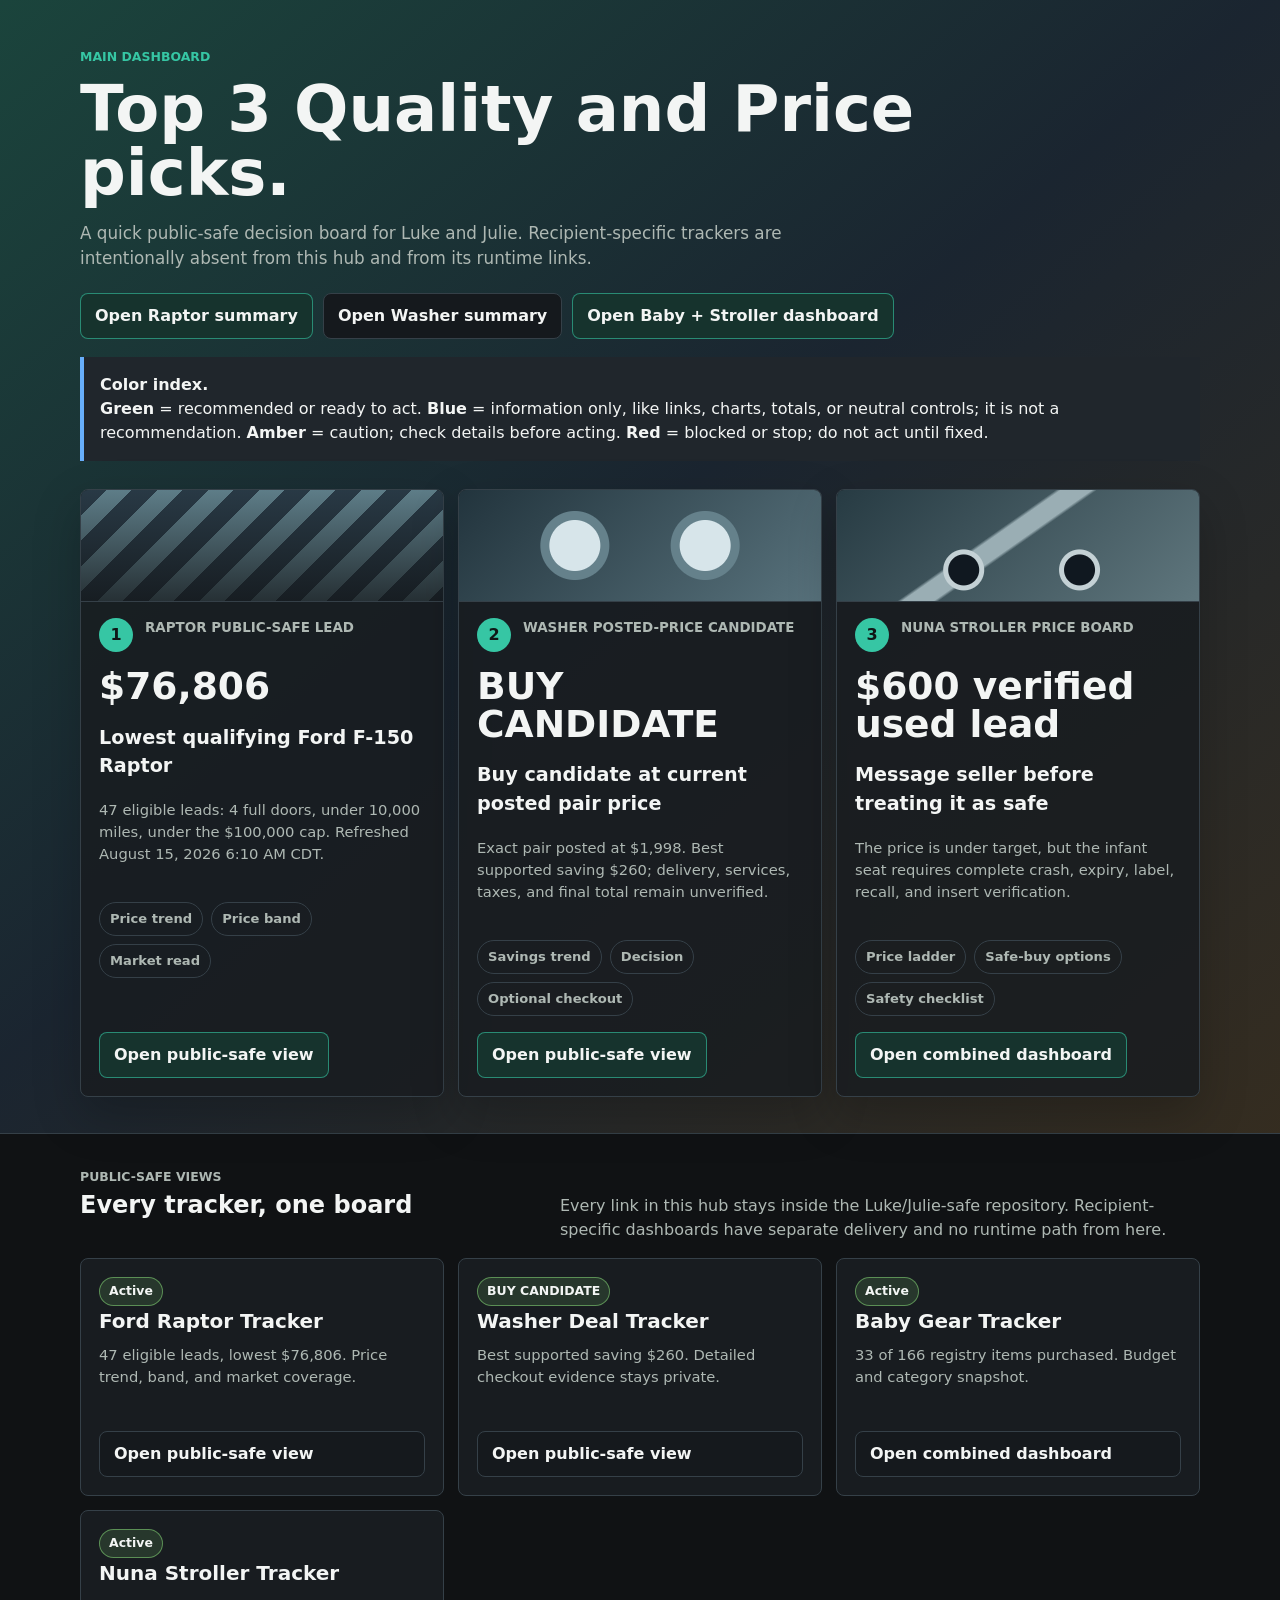
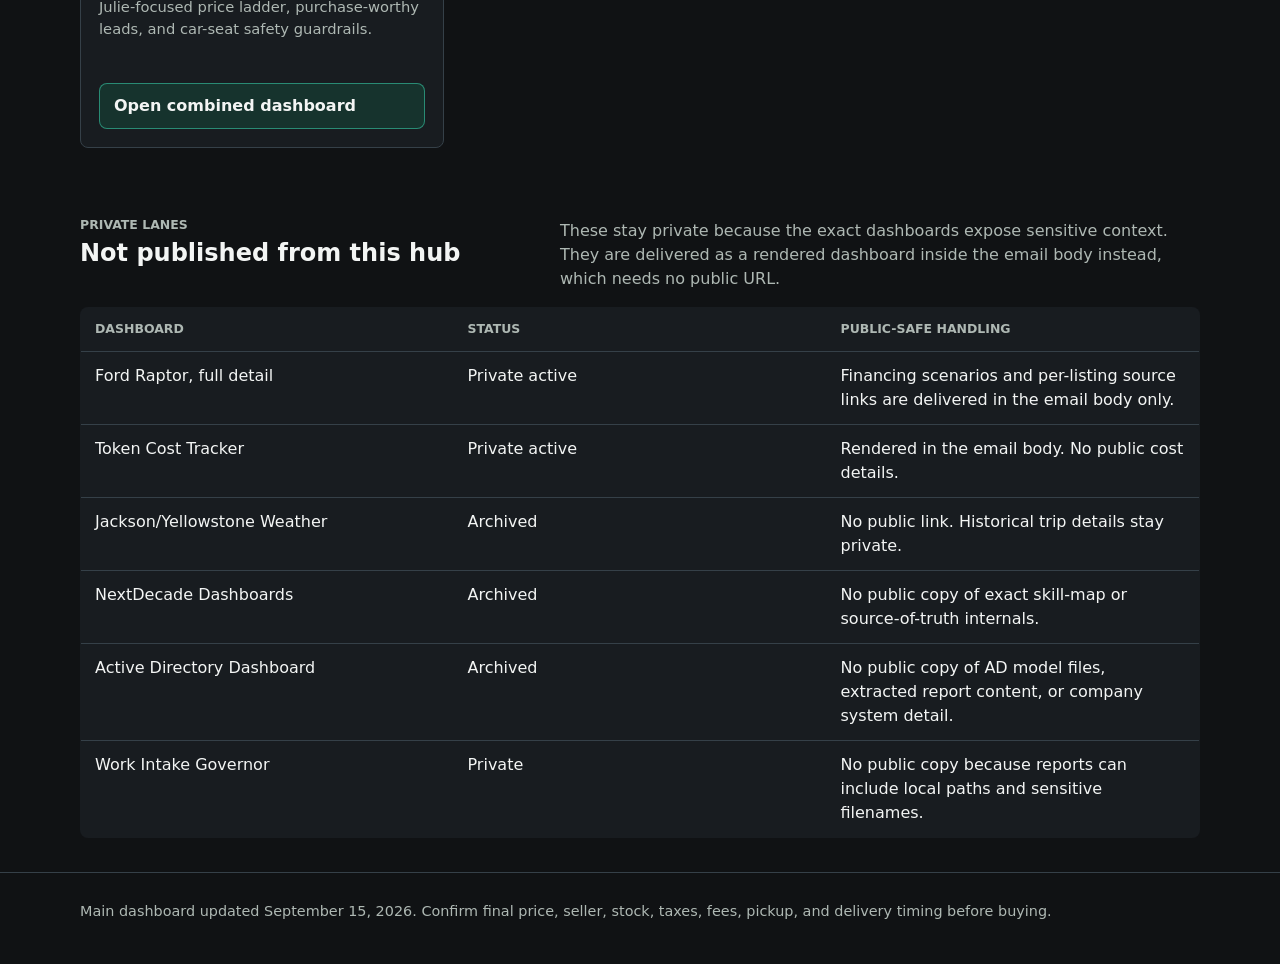
==== commit 2196f6b9: "Auto-sync 2026-09-15 04:29 — batch 1, 1 file(s)" ====
--- a/index.html
+++ b/index.html
@@ -154,7 +154,7 @@
   </main>
 
   <footer class="footer">
-    <div class="wrap">Main dashboard updated September 14, 2026. Confirm final price, seller, stock, taxes, fees, pickup, and delivery timing before buying.</div>
+    <div class="wrap">Main dashboard updated September 15, 2026. Confirm final price, seller, stock, taxes, fees, pickup, and delivery timing before buying.</div>
   </footer>
 </body>
 </html>
